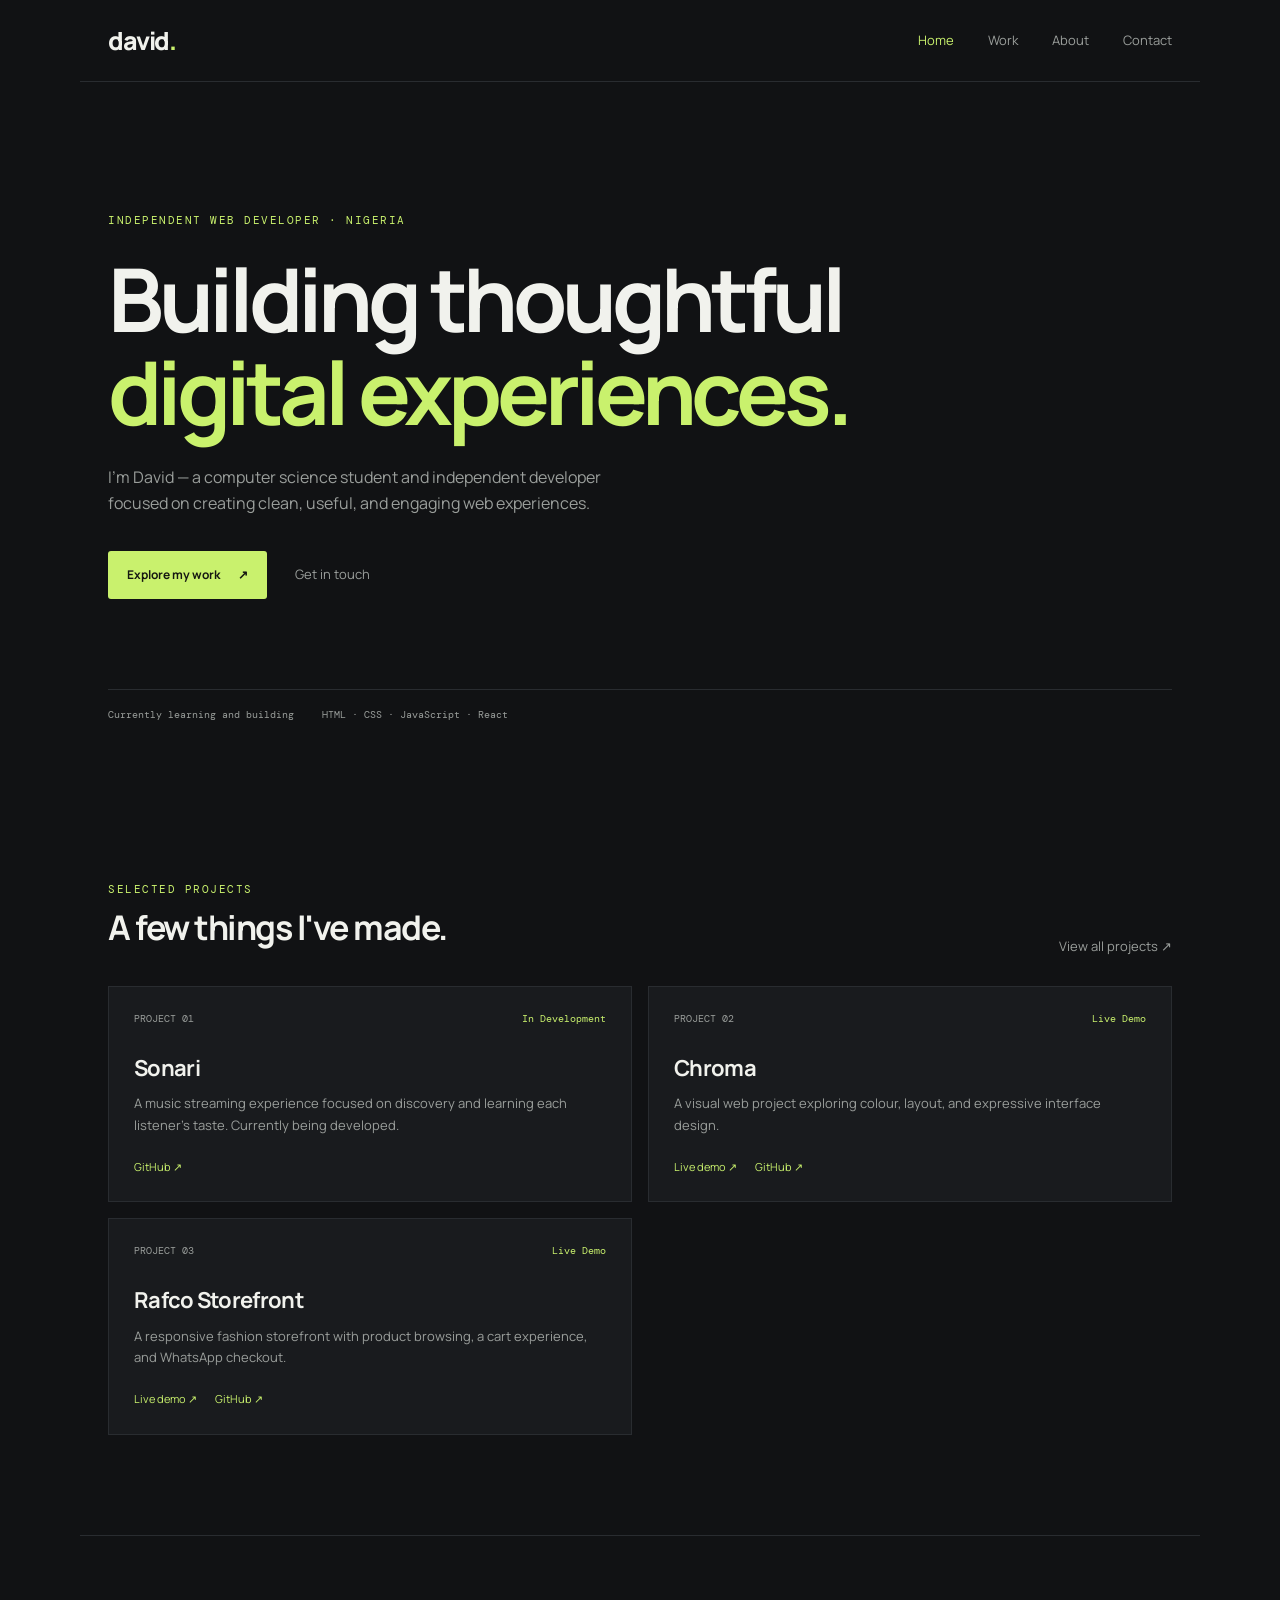
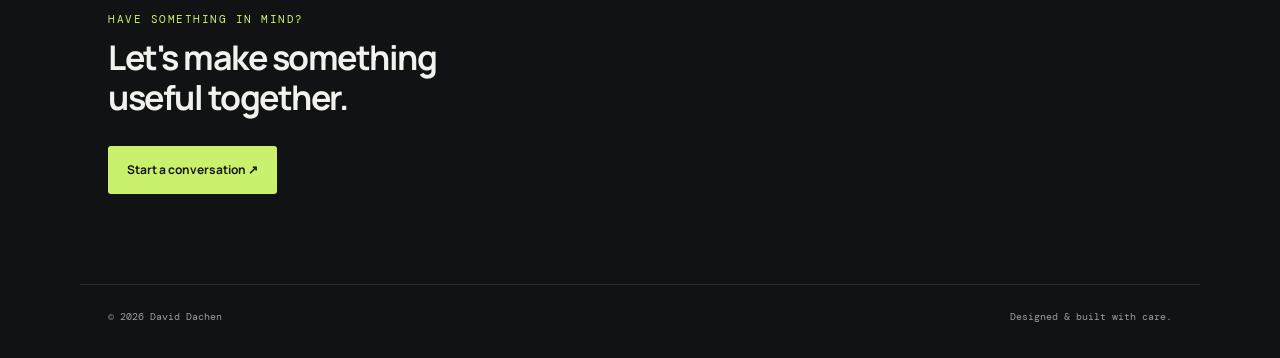
==== index.html @ 9f4aabc8 "Add files via upload" ====
<!DOCTYPE html>
<html lang="en">
<head>
  <meta charset="UTF-8">
  <meta name="viewport" content="width=device-width, initial-scale=1.0">
  <meta name="description" content="David Dachen — Independent Web Developer.">
  <title>David Dachen — Developer</title>
  <link rel="stylesheet" href="style.css">
  <script src="script.js" defer></script>
</head>
<body>

  <header class="site-header">
    <a class="brand" href="index.html">david<span>.</span></a>

    <button class="menu-toggle" aria-label="Toggle navigation">☰</button>

    <nav class="nav">
      <a class="active" href="index.html">Home</a>
      <a href="work.html">Work</a>
      <a href="about.html">About</a>
      <a href="contact.html">Contact</a>
    </nav>
  </header>

  <main>
    <section class="hero">
      <p class="eyebrow">INDEPENDENT WEB DEVELOPER · NIGERIA</p>

      <h1>
        Building thoughtful<br>
        <span>digital experiences.</span>
      </h1>

      <p class="hero-copy">
        I'm David — a computer science student and independent
        developer focused on creating clean, useful, and engaging
        web experiences.
      </p>

      <div class="actions">
        <a class="button primary" href="work.html">
          Explore my work <span>↗</span>
        </a>

        <a class="text-link" href="contact.html">Get in touch</a>
      </div>

      <div class="hero-meta">
        <span>Currently learning and building</span>
        <span>HTML · CSS · JavaScript · React</span>
      </div>
    </section>

    <section class="section">
      <div class="section-heading">
        <div>
          <p class="eyebrow">SELECTED PROJECTS</p>
          <h2>A few things I've made.</h2>
        </div>

        <a class="text-link" href="work.html">
          View all projects ↗
        </a>
      </div>

      <div id="featured-projects" class="project-grid"></div>
    </section>

    <section class="callout">
      <p class="eyebrow">HAVE SOMETHING IN MIND?</p>

      <h2>
        Let's make something<br>
        useful together.
      </h2>

      <a class="button primary" href="contact.html">
        Start a conversation ↗
      </a>
    </section>
  </main>

  <footer>
    <span>© <span data-year></span> David Dachen</span>
    <span>Designed & built with care.</span>
  </footer>

</body>
</html>
---- style.css ----
@import url('https://fonts.googleapis.com/css2?family=DM+Mono:wght@400;500&family=Manrope:wght@400;500;600;700;800&display=swap');

:root {
  --bg: #111214;
  --panel: #191b1e;
  --line: #292c30;
  --text: #f1f2ed;
  --muted: #9a9e9b;
  --accent: #c9f16d;
  --max: 1120px;
}

* {
  box-sizing: border-box;
}

html {
  scroll-behavior: smooth;
}

body {
  margin: 0;
  background: var(--bg);
  color: var(--text);
  font-family: Manrope, Arial, sans-serif;
  line-height: 1.65;
}

a {
  color: inherit;
  text-decoration: none;
}

/* NAVIGATION */

.site-header {
  height: 82px;
  max-width: var(--max);
  margin: auto;
  padding: 0 28px;
  display: flex;
  align-items: center;
  justify-content: space-between;
  border-bottom: 1px solid var(--line);
}

.brand {
  font-size: 25px;
  font-weight: 800;
  letter-spacing: -1.5px;
}

.brand span {
  color: var(--accent);
}

.nav {
  display: flex;
  gap: 34px;
}

.nav a,
.text-link {
  font-size: 13px;
  color: var(--muted);
  transition: .2s;
}

.nav a:hover,
.nav a.active,
.text-link:hover {
  color: var(--accent);
}

.menu-toggle {
  display: none;
  background: none;
  border: 0;
  color: var(--text);
  font-size: 23px;
}

/* GENERAL LAYOUT */

.hero,
.page-intro,
.section,
.callout {
  max-width: var(--max);
  margin: auto;
  padding-left: 28px;
  padding-right: 28px;
}

.eyebrow {
  font: 11px 'DM Mono', monospace;
  letter-spacing: 1.5px;
  color: var(--accent);
}

/* HOMEPAGE */

.hero {
  padding-top: 120px;
  padding-bottom: 100px;
  min-height: 590px;
}

h1 {
  font-size: clamp(48px, 8vw, 88px);
  line-height: 1.06;
  letter-spacing: -5px;
  margin: 25px 0;
}

h1 span,
h2 span {
  color: var(--accent);
}

.hero-copy,
.page-intro > p:last-child {
  max-width: 550px;
  color: var(--muted);
  font-size: 16px;
}

.actions {
  display: flex;
  align-items: center;
  gap: 28px;
  margin-top: 35px;
}

.button {
  display: inline-flex;
  gap: 18px;
  align-items: center;
  padding: 14px 19px;
  font-size: 12px;
  font-weight: 700;
  border-radius: 3px;
}

.primary {
  background: var(--accent);
  color: #151711;
}

.primary:hover {
  filter: brightness(.92);
}

.hero-meta {
  display: flex;
  gap: 28px;
  margin-top: 90px;
  padding-top: 18px;
  border-top: 1px solid var(--line);
  font: 10px 'DM Mono', monospace;
  color: var(--muted);
}

/* PROJECTS */

.section {
  padding-top: 50px;
  padding-bottom: 100px;
}

.section-heading {
  display: flex;
  justify-content: space-between;
  align-items: end;
  margin-bottom: 28px;
}

.section-heading h2,
.callout h2 {
  font-size: 34px;
  letter-spacing: -1.5px;
  line-height: 1.2;
  margin: 10px 0;
}

.project-grid {
  display: grid;
  grid-template-columns: repeat(2, minmax(0, 1fr));
  gap: 16px;
}

.project-card {
  background: var(--panel);
  border: 1px solid var(--line);
  padding: 25px;
  min-height: 210px;
  display: flex;
  flex-direction: column;
  transition: border-color .2s, transform .2s;
}

.project-card:hover {
  border-color: #69734b;
  transform: translateY(-3px);
}

.project-top {
  display: flex;
  justify-content: space-between;
  gap: 12px;
  align-items: center;
}

.project-number,
.project-status {
  font: 10px 'DM Mono', monospace;
  color: var(--muted);
}

.project-status {
  color: var(--accent);
}

.project-card h3 {
  font-size: 22px;
  letter-spacing: -.7px;
  margin: 25px 0 7px;
}

.project-card p {
  font-size: 13px;
  color: var(--muted);
  margin: 0 0 22px;
  max-width: 520px;
}

.project-links {
  display: flex;
  gap: 18px;
  margin-top: auto;
  font-size: 11px;
  color: var(--accent);
}

/* WORK PAGE */

.page-intro {
  padding-top: 95px;
  padding-bottom: 35px;
}

.page-intro h1 {
  margin-bottom: 22px;
}

.work-section {
  padding-top: 25px;
}

.filters {
  display: flex;
  gap: 9px;
  margin-bottom: 24px;
  flex-wrap: wrap;
}

.filter {
  background: transparent;
  border: 1px solid var(--line);
  color: var(--muted);
  padding: 9px 13px;
  font: 11px 'DM Mono', monospace;
  cursor: pointer;
}

.filter.active,
.filter:hover {
  border-color: var(--accent);
  color: var(--accent);
}

/* ABOUT PAGE */

.about-layout,
.contact-layout {
  display: grid;
  grid-template-columns: 1.4fr .8fr;
  gap: 70px;
}

.about-layout h2 {
  font-size: 30px;
  letter-spacing: -1px;
  margin-top: 0;
}

.about-layout p,
.contact-layout p {
  color: var(--muted);
  font-size: 14px;
}

.info-panel {
  background: var(--panel);
  border: 1px solid var(--line);
  padding: 25px;
  height: max-content;
}

.skill-list {
  display: flex;
  gap: 8px;
  flex-wrap: wrap;
  margin: 20px 0 30px;
}

.skill-list span {
  border: 1px solid var(--line);
  padding: 7px 10px;
  font-size: 11px;
  color: var(--text);
}

.status-label {
  margin-top: 25px;
}

/* CONTACT PAGE */

.contact-layout {
  padding-top: 35px;
}

.contact-link {
  display: flex;
  justify-content: space-between;
  border-bottom: 1px solid var(--line);
  padding: 18px 0;
  font-size: 19px;
}

.contact-link span {
  color: var(--accent);
}

.muted {
  font-size: 12px !important;
}

/* BOTTOM CTA AND FOOTER */

.callout {
  border-top: 1px solid var(--line);
  padding-top: 65px;
  padding-bottom: 90px;
}

.callout .button {
  margin-top: 18px;
}

footer {
  max-width: var(--max);
  margin: auto;
  padding: 25px 28px 35px;
  border-top: 1px solid var(--line);
  display: flex;
  justify-content: space-between;
  color: var(--muted);
  font: 10px 'DM Mono', monospace;
}

/* MOBILE RESPONSIVENESS */

@media (max-width: 650px) {
  .site-header {
    height: 70px;
    padding: 0 20px;
  }

  .menu-toggle {
    display: block;
  }

  .nav {
    display: none;
    position: absolute;
    z-index: 5;
    top: 70px;
    left: 0;
    right: 0;
    background: var(--panel);
    padding: 20px;
    flex-direction: column;
    gap: 18px;
    border-bottom: 1px solid var(--line);
  }

  .nav.open {
    display: flex;
  }

  .hero,
  .page-intro,
  .section,
  .callout {
    padding-left: 20px;
    padding-right: 20px;
  }

  .hero {
    padding-top: 85px;
    min-height: 560px;
  }

  h1 {
    font-size: 54px;
    letter-spacing: -3px;
  }

  .hero-meta {
    flex-direction: column;
    gap: 7px;
    margin-top: 65px;
  }

  .section-heading {
    align-items: start;
    gap: 15px;
    flex-direction: column;
  }

  .project-grid {
    grid-template-columns: 1fr;
  }

  .page-intro {
    padding-top: 70px;
  }

  .about-layout,
  .contact-layout {
    grid-template-columns: 1fr;
    gap: 30px;
  }

  .about-layout,
  .contact-layout {
    padding-top: 25px;
    padding-bottom: 65px;
  }

  footer {
    padding-left: 20px;
    padding-right: 20px;
    gap: 12px;
    flex-direction: column;
  }
}
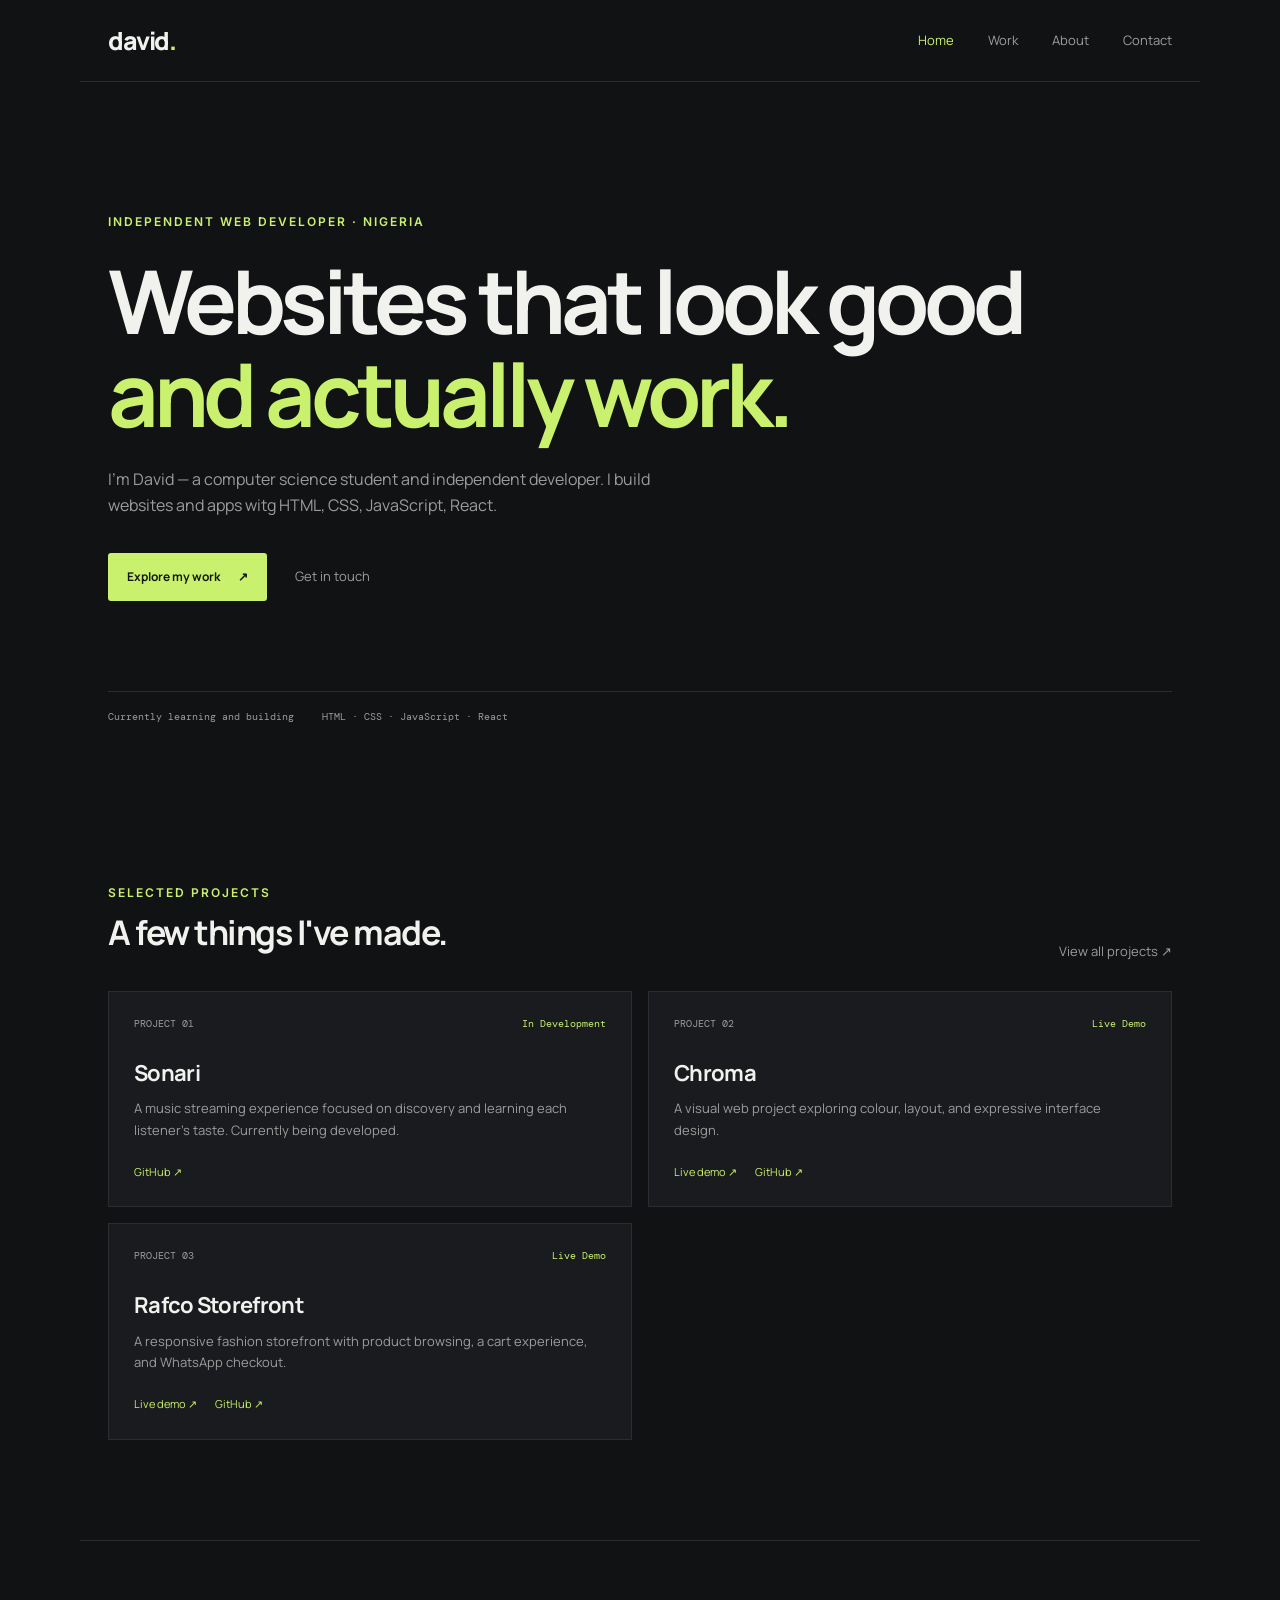
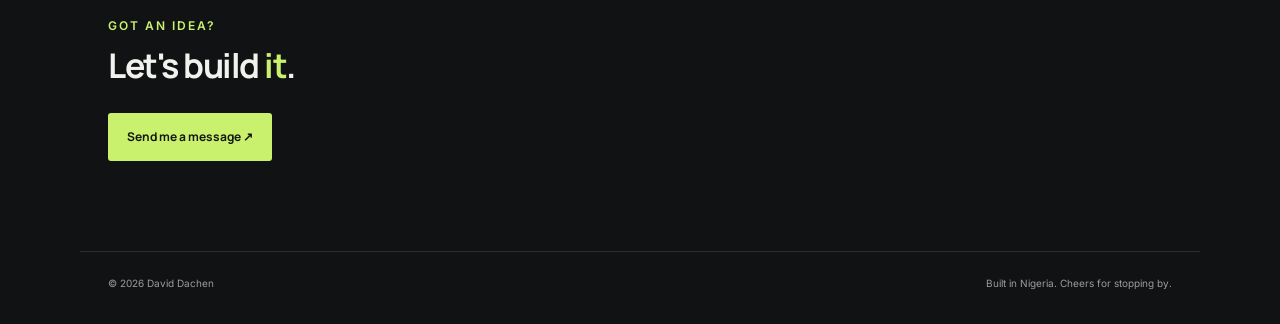
==== commit 446b9775: "Add files via upload" ====
--- a/index.html
+++ b/index.html
@@ -29,14 +29,13 @@
       <p class="eyebrow">INDEPENDENT WEB DEVELOPER · NIGERIA</p>
 
       <h1>
-        Building thoughtful<br>
-        <span>digital experiences.</span>
+        Websites that look good<br>
+        <span>and actually work.</span>
       </h1>
 
       <p class="hero-copy">
         I'm David — a computer science student and independent
-        developer focused on creating clean, useful, and engaging
-        web experiences.
+        developer. I build websites and apps witg HTML, CSS, JavaScript, React.
       </p>
 
       <div class="actions">
@@ -69,22 +68,22 @@
     </section>
 
     <section class="callout">
-      <p class="eyebrow">HAVE SOMETHING IN MIND?</p>
+      <p class="eyebrow">GOT AN IDEA?</p>
 
       <h2>
-        Let's make something<br>
-        useful together.
+        Let's build
+        <span>it</span>.
       </h2>
 
       <a class="button primary" href="contact.html">
-        Start a conversation ↗
+        Send me a message ↗
       </a>
     </section>
   </main>
 
   <footer>
     <span>© <span data-year></span> David Dachen</span>
-    <span>Designed & built with care.</span>
+    <span>Built in Nigeria. Cheers for stopping by.</span>
   </footer>
 
 </body>
--- a/style.css
+++ b/style.css
@@ -1,5 +1,4 @@
-
-@import url('https://fonts.googleapis.com/css2?family=DM+Mono:wght@400;500&family=Manrope:wght@400;500;600;700;800&display=swap');
+@import url('https://fonts.googleapis.com/css2?family=DM+Mono:wght@400;500&family=Inter:wght@400;500;600&family=Manrope:wght@400;500;600;700;800&display=swap');
 
 :root {
   --bg: #111214;
@@ -94,8 +93,8 @@
 }
 
 .eyebrow {
-  font: 11px 'DM Mono', monospace;
-  letter-spacing: 1.5px;
+  font: 600 12px 'Inter', sans-serif;
+  letter-spacing: 2px;
   color: var(--accent);
 }
 
@@ -270,7 +269,7 @@
   border: 1px solid var(--line);
   color: var(--muted);
   padding: 9px 13px;
-  font: 11px 'DM Mono', monospace;
+  font: 500 13px 'Inter', sans-serif;
   cursor: pointer;
 }
 
@@ -368,7 +367,7 @@
   display: flex;
   justify-content: space-between;
   color: var(--muted);
-  font: 10px 'DM Mono', monospace;
+  font: 10px 'Inter', monospace;
 }
 
 /* MOBILE RESPONSIVENESS */
